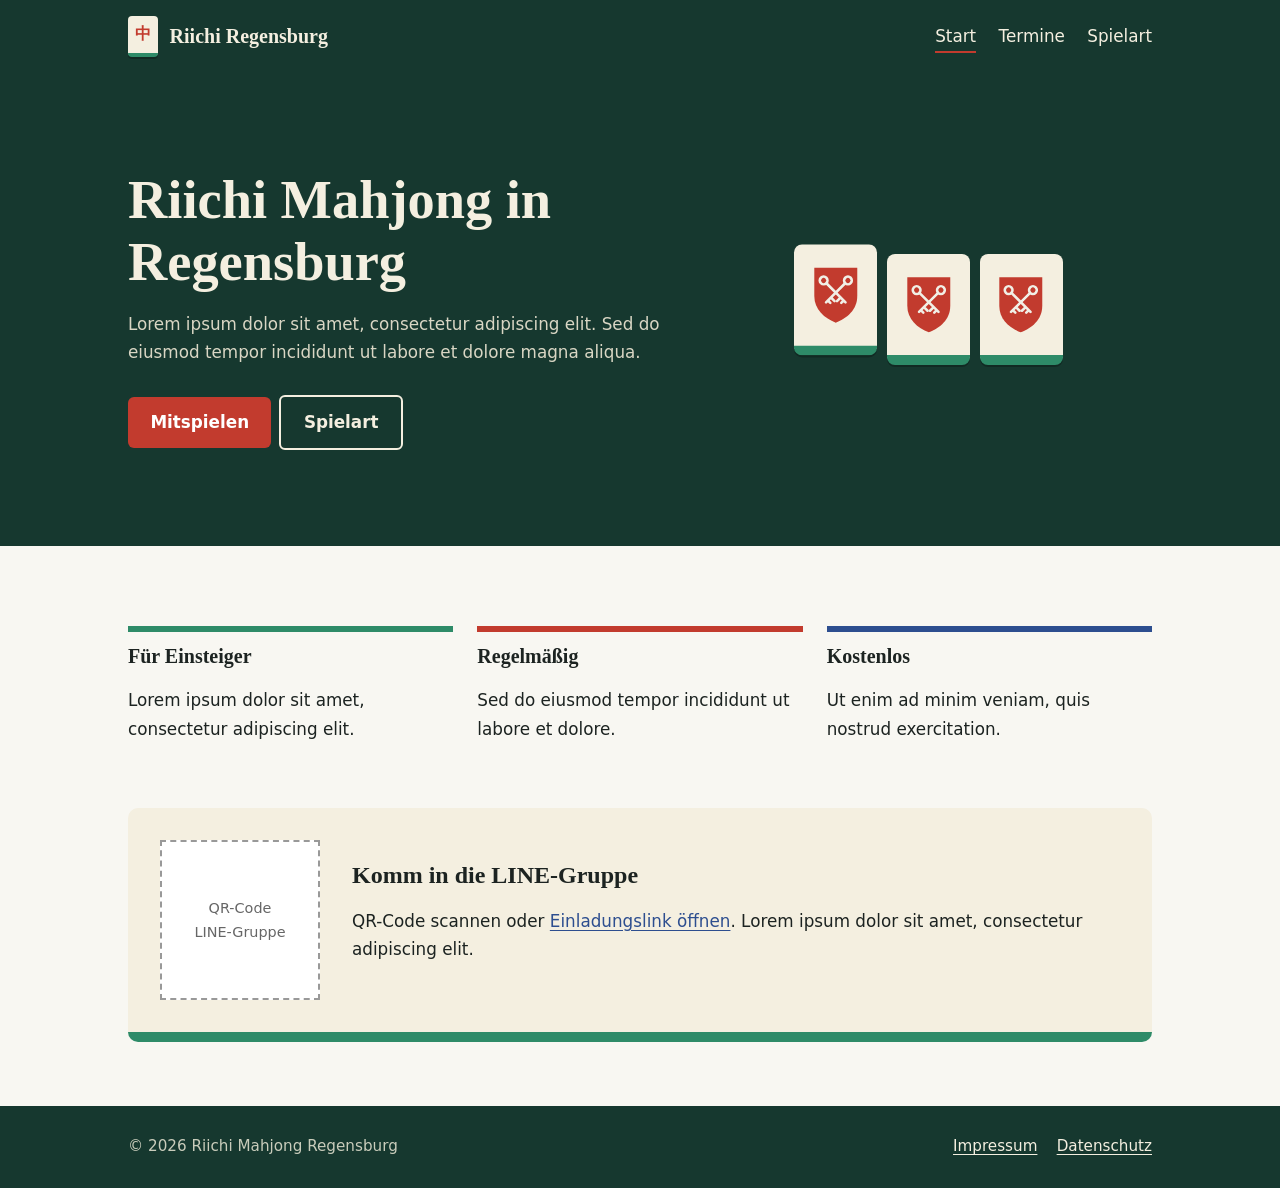
==== index.html @ 1bb23b2a "Erste Version der Webseite" ====
<!DOCTYPE html>
<html lang="de">
<head>
<meta charset="utf-8">
<meta name="viewport" content="width=device-width, initial-scale=1">
<title>Start – Riichi Mahjong Regensburg</title>
<meta name="description" content="Riichi Mahjong spielen in Regensburg – Einsteiger willkommen.">
<link rel="stylesheet" href="css/style.css">
</head>
<body>
<header class="site-header"><div class="wrap">
  <a class="brand" href="index.html"><span class="tile red" aria-hidden="true">中</span>Riichi Regensburg</a>
  <nav aria-label="Hauptnavigation"><ul><li><a href="index.html" aria-current="page">Start</a></li><li><a href="termine.html">Termine</a></li><li><a href="spielregeln.html">Spielart</a></li></ul></nav>
</div></header>
<section class="hero"><div class="wrap">
  <div>
    <h1>Riichi Mahjong in Regensburg</h1>
    <p>Lorem ipsum dolor sit amet, consectetur adipiscing elit. Sed do eiusmod tempor incididunt ut labore et dolore magna aliqua.</p>
    <a class="btn" href="#join-h">Mitspielen</a><a class="btn ghost" href="spielregeln.html">Spielart</a>
  </div>
  <div class="hand" aria-hidden="true">
    <svg width="0" height="0" style="position:absolute"><symbol id="wappen" viewBox="0 0 60 72"><path d="M5 5h50v33c0 16-12 26-25 31C17 64 5 54 5 38Z" fill="#c23b2e"/><g transform="rotate(45 30 34)"><g fill="none" stroke="#f1efe6" stroke-width="3" stroke-linecap="round"><circle cx="30" cy="14" r="4.5"/><path d="M30 19V50M30 42h6M30 47h4"/></g></g><g transform="translate(60 0) scale(-1 1) rotate(45 30 34)"><g fill="none" stroke="#f1efe6" stroke-width="3" stroke-linecap="round"><circle cx="30" cy="14" r="4.5"/><path d="M30 19V50M30 42h6M30 47h4"/></g></g></symbol></svg>
    <span class="tile"><svg viewBox="0 0 60 72"><use href="#wappen"/></svg></span>
    <span class="tile"><svg viewBox="0 0 60 72"><use href="#wappen"/></svg></span>
    <span class="tile"><svg viewBox="0 0 60 72"><use href="#wappen"/></svg></span>
  </div>
</div></section>
<main><div class="wrap">
<div class="facts">
  <section class="fact"><h2>Für Einsteiger</h2><p>Lorem ipsum dolor sit amet, consectetur adipiscing elit.</p></section>
  <section class="fact"><h2>Regelmäßig</h2><p>Sed do eiusmod tempor incididunt ut labore et dolore.</p></section>
  <section class="fact"><h2>Kostenlos</h2><p>Ut enim ad minim veniam, quis nostrud exercitation.</p></section>
</div><section class="join" aria-labelledby="join-h">
  <div class="qr">
    <!-- Ersetzen: <img src="img/line-qr.png" alt="QR-Code zur LINE-Gruppe"> -->
    QR-Code<br>LINE-Gruppe
  </div>
  <div>
    <h2 id="join-h">Komm in die LINE-Gruppe</h2>
    <p>QR-Code scannen oder <a href="#">Einladungslink öffnen</a>. Lorem ipsum dolor sit amet, consectetur adipiscing elit.</p>
  </div>
</section>
</div></main>
<footer class="site-footer"><div class="wrap">
  <span>© 2026 Riichi Mahjong Regensburg</span>
  <ul><li><a href="impressum.html">Impressum</a></li><li><a href="datenschutz.html">Datenschutz</a></li></ul>
</div></footer>
</body>
</html>
---- css/style.css ----
:root{
  --felt:#16382f; --felt-2:#1f4a3f; --tile:#f4efe0; --jade:#2e8b68;
  --red:#c23b2e; --blue:#2d4e8f; --ink:#1c2321; --muted:#5b6660;
  --bg:#f8f7f2; --line:#dcd9cc;
  --font:"Noto Sans JP","Segoe UI",system-ui,-apple-system,sans-serif;
  --font-display:"Noto Serif JP","Hiragino Mincho ProN","Yu Mincho",Georgia,serif;
}
@media (prefers-color-scheme:dark){
  :root{--bg:#101a17;--ink:#ece8d8;--muted:#a3ada7;--line:#2a3a35}
}
*{box-sizing:border-box}
html{scroll-padding-top:5rem}
body{margin:0;font:1.05rem/1.7 var(--font);color:var(--ink);background:var(--bg)}
a{color:var(--blue);text-underline-offset:.2em}
@media (prefers-color-scheme:dark){a{color:#8fb0ea}}
:focus-visible{outline:3px solid var(--red);outline-offset:3px}
.wrap{width:min(100% - 2rem,64rem);margin-inline:auto}

/* Header */
.site-header{background:var(--felt);color:var(--tile)}
.site-header .wrap{display:flex;flex-wrap:wrap;align-items:center;justify-content:space-between;gap:.5rem 2rem;padding-block:1rem}
.brand{font:700 1.25rem var(--font-display);color:var(--tile);text-decoration:none;display:flex;align-items:center;gap:.7rem}
.brand .tile{width:1.9rem;font-size:1rem;border-radius:4px;border-bottom-width:4px}
nav ul{list-style:none;display:flex;flex-wrap:wrap;gap:.25rem 1.4rem;margin:0;padding:0}
nav a{color:var(--tile);text-decoration:none;padding:.3rem 0;border-bottom:2px solid transparent}
nav a:hover{border-color:var(--jade)}
nav a[aria-current="page"]{border-color:var(--red)}

/* Mahjong tile */
.tile{display:inline-grid;place-items:center;aspect-ratio:3/4;width:5.2rem;
  background:var(--tile);color:var(--ink);border-radius:8px;
  border-bottom:10px solid var(--jade);box-shadow:0 2px 0 rgba(0,0,0,.25);
  font:700 2.4rem/1 var(--font-display)}
.tile.red{color:var(--red)} .tile.blue{color:var(--blue)} .tile.green{color:var(--jade)}

/* Hero */
.hero{background:var(--felt);color:var(--tile);padding-block:clamp(3rem,8vw,6rem)}
.hero .wrap{display:grid;gap:2.5rem;grid-template-columns:1.2fr 1fr;align-items:center}
.hero h1{font:700 clamp(2rem,5vw,3.4rem)/1.15 var(--font-display);margin:0 0 1rem}
.hero p{max-width:34rem;margin:0 0 1.75rem;color:#d9d6c4}
.hand{display:flex;gap:.6rem;justify-content:center;flex-wrap:wrap}
.hand .tile:nth-child(2){transform:translateY(-.6rem)}
.hand .tile svg{width:62%;height:auto}
.btn{display:inline-block;padding:.7rem 1.4rem;border-radius:6px;background:var(--red);color:#fff;font-weight:700;text-decoration:none}
.btn:hover{background:#a72f24}
.btn.ghost{background:transparent;border:2px solid var(--tile);color:var(--tile);margin-left:.5rem}
.btn.ghost:hover{background:var(--felt-2)}

/* Content */
main{padding-block:3rem 4rem}
h1,h2,h3{font-family:var(--font-display);line-height:1.25}
main h1{font-size:clamp(1.9rem,4vw,2.6rem);margin:0 0 1rem}
main h2{font-size:1.5rem;margin:2.5rem 0 .5rem}
.lead{font-size:1.2rem;color:var(--muted);max-width:40rem}
.prose{max-width:44rem}
.facts{display:grid;gap:1.5rem;grid-template-columns:repeat(auto-fit,minmax(15rem,1fr));margin-top:2rem}
.fact{border-top:6px solid var(--jade);padding-top:.8rem}
.fact:nth-child(2){border-color:var(--red)} .fact:nth-child(3){border-color:var(--blue)}
.fact h2{margin:0 0 .3rem;font-size:1.25rem}

/* Termine */
.dates{list-style:none;margin:2rem 0 0;padding:0;border-top:1px solid var(--line)}
.dates li{display:grid;grid-template-columns:8.5rem 1fr;gap:1rem;padding:1.1rem 0;border-bottom:1px solid var(--line)}
.dates time{font-weight:700}
.dates strong{display:block}
.dates span{color:var(--muted)}

/* LINE / QR */
.join{background:var(--tile);color:#1c2321;border-radius:10px;padding:2rem;margin-top:3rem;
  display:grid;grid-template-columns:auto 1fr;gap:2rem;align-items:center;border-bottom:10px solid var(--jade)}
.join h2{margin:0 0 .5rem}
.join a{color:var(--blue)}
.qr{width:10rem;aspect-ratio:1;background:#fff;border:2px dashed #999;display:grid;place-items:center;
  text-align:center;font-size:.9rem;color:#666;padding:.5rem}
.qr img{width:100%;height:auto;display:block}

/* Footer */
.site-footer{background:var(--felt);color:#c9ccbb;padding-block:1.75rem;font-size:.95rem}
.site-footer .wrap{display:flex;flex-wrap:wrap;justify-content:space-between;gap:.5rem 2rem}
.site-footer a{color:var(--tile)}
.site-footer ul{list-style:none;display:flex;gap:1.2rem;margin:0;padding:0}

@media (max-width:42rem){
  .hero .wrap{grid-template-columns:1fr}
  .hand .tile{width:4rem;font-size:1.9rem}
  .dates li{grid-template-columns:1fr;gap:.1rem}
  .join{grid-template-columns:1fr;justify-items:start}
  .btn.ghost{margin:.5rem 0 0}
}
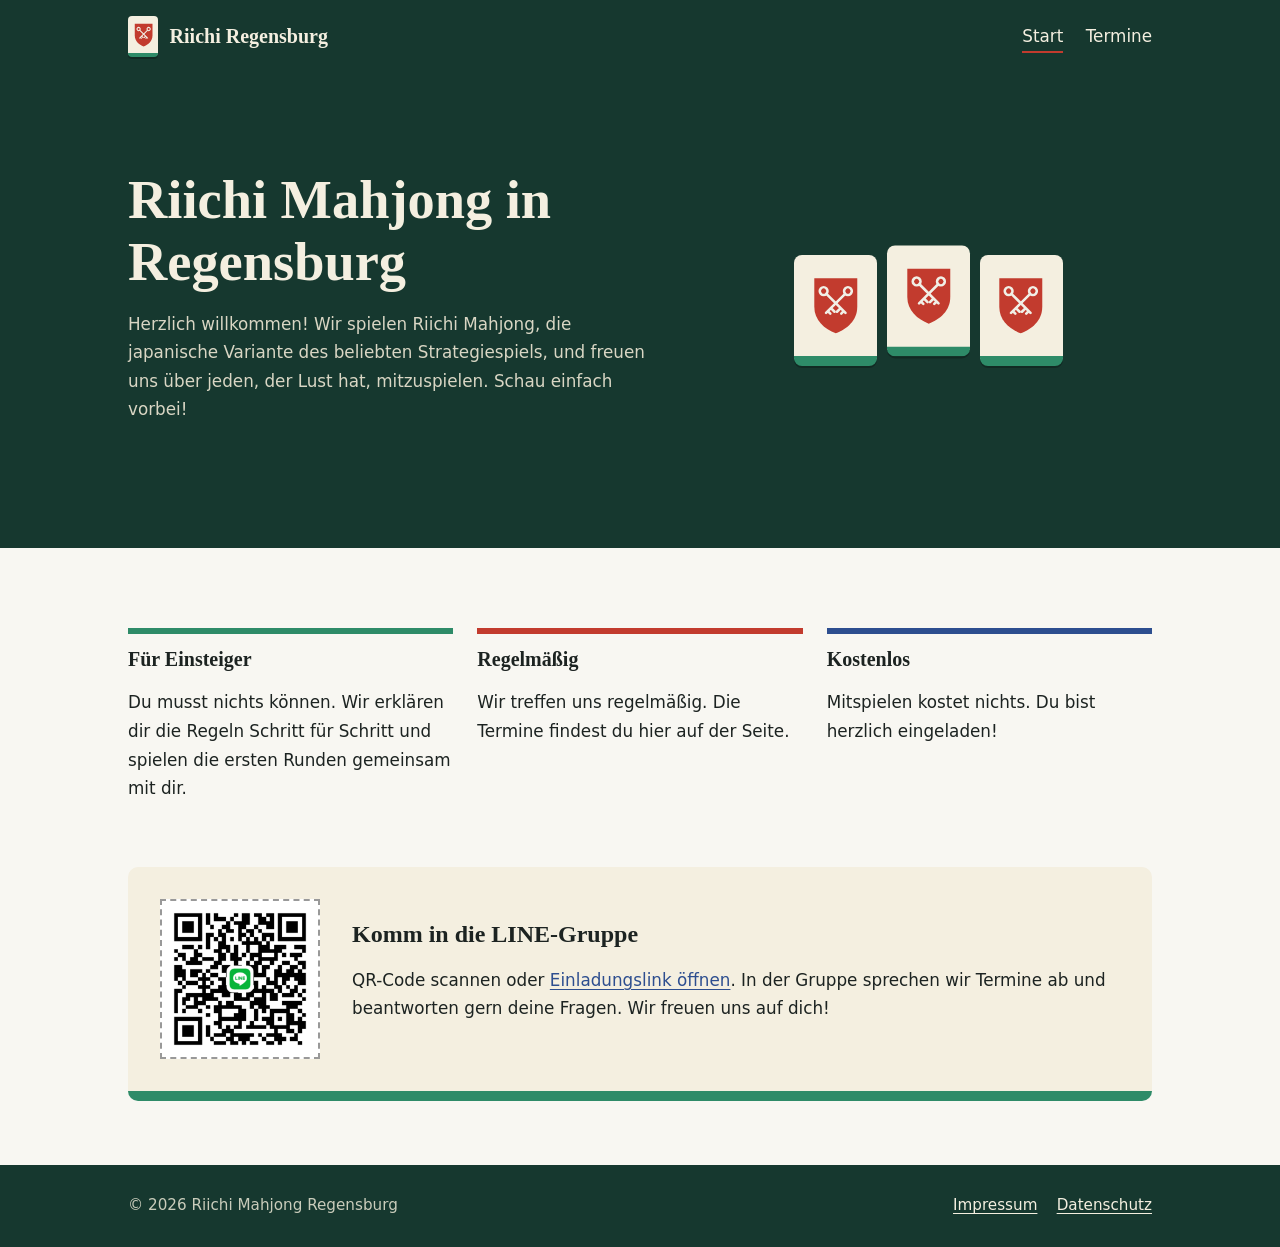
==== commit 66a106c7: "Einfügen von Text auf den Seiten. Einfügen des QR Codes. Ausblenden der Spielregel Seite. Logo auf W" ====
--- a/index.html
+++ b/index.html
@@ -9,17 +9,22 @@
 </head>
 <body>
 <header class="site-header"><div class="wrap">
-  <a class="brand" href="index.html"><span class="tile red" aria-hidden="true">中</span>Riichi Regensburg</a>
-  <nav aria-label="Hauptnavigation"><ul><li><a href="index.html" aria-current="page">Start</a></li><li><a href="termine.html">Termine</a></li><li><a href="spielregeln.html">Spielart</a></li></ul></nav>
+  <a class="brand" href="index.html"><svg width="0" height="0" style="position:absolute" aria-hidden="true"><symbol id="wappen" viewBox="0 0 60 72"><path d="M5 5h50v33c0 16-12 26-25 31C17 64 5 54 5 38Z" fill="#c23b2e"/><g transform="rotate(45 30 34)"><g fill="none" stroke="#f1efe6" stroke-width="3" stroke-linecap="round"><circle cx="30" cy="14" r="4.5"/><path d="M30 19V50M30 42h6M30 47h4"/></g></g><g transform="translate(60 0) scale(-1 1) rotate(45 30 34)"><g fill="none" stroke="#f1efe6" stroke-width="3" stroke-linecap="round"><circle cx="30" cy="14" r="4.5"/><path d="M30 19V50M30 42h6M30 47h4"/></g></g></symbol></svg><span class="tile"><svg viewBox="0 0 60 72"><use href="#wappen"/></svg></span>Riichi Regensburg</a>
+  <nav aria-label="Hauptnavigation">
+    <ul>
+      <li><a href="index.html" aria-current="page">Start</a>
+      </li><li><a href="termine.html">Termine</a>
+      <!-- </li><li><a href="spielregeln.html">Spielart</a></li>-->
+    </ul></nav>
 </div></header>
 <section class="hero"><div class="wrap">
   <div>
     <h1>Riichi Mahjong in Regensburg</h1>
-    <p>Lorem ipsum dolor sit amet, consectetur adipiscing elit. Sed do eiusmod tempor incididunt ut labore et dolore magna aliqua.</p>
-    <a class="btn" href="#join-h">Mitspielen</a><a class="btn ghost" href="spielregeln.html">Spielart</a>
+    <p>Herzlich willkommen! Wir spielen Riichi Mahjong, die japanische Variante des beliebten Strategiespiels, und freuen uns über jeden, der Lust hat, mitzuspielen. Schau einfach vorbei!</p>
+    <!-- <a class="btn" href="#join-h">Mitspielen</a> -->
+    <!-- <a class="btn ghost" href="spielregeln.html">Spielart</a>-->
   </div>
   <div class="hand" aria-hidden="true">
-    <svg width="0" height="0" style="position:absolute"><symbol id="wappen" viewBox="0 0 60 72"><path d="M5 5h50v33c0 16-12 26-25 31C17 64 5 54 5 38Z" fill="#c23b2e"/><g transform="rotate(45 30 34)"><g fill="none" stroke="#f1efe6" stroke-width="3" stroke-linecap="round"><circle cx="30" cy="14" r="4.5"/><path d="M30 19V50M30 42h6M30 47h4"/></g></g><g transform="translate(60 0) scale(-1 1) rotate(45 30 34)"><g fill="none" stroke="#f1efe6" stroke-width="3" stroke-linecap="round"><circle cx="30" cy="14" r="4.5"/><path d="M30 19V50M30 42h6M30 47h4"/></g></g></symbol></svg>
     <span class="tile"><svg viewBox="0 0 60 72"><use href="#wappen"/></svg></span>
     <span class="tile"><svg viewBox="0 0 60 72"><use href="#wappen"/></svg></span>
     <span class="tile"><svg viewBox="0 0 60 72"><use href="#wappen"/></svg></span>
@@ -27,17 +32,16 @@
 </div></section>
 <main><div class="wrap">
 <div class="facts">
-  <section class="fact"><h2>Für Einsteiger</h2><p>Lorem ipsum dolor sit amet, consectetur adipiscing elit.</p></section>
-  <section class="fact"><h2>Regelmäßig</h2><p>Sed do eiusmod tempor incididunt ut labore et dolore.</p></section>
-  <section class="fact"><h2>Kostenlos</h2><p>Ut enim ad minim veniam, quis nostrud exercitation.</p></section>
+  <section class="fact"><h2>Für Einsteiger</h2><p>Du musst nichts können. Wir erklären dir die Regeln Schritt für Schritt und spielen die ersten Runden gemeinsam mit dir.</p></section>
+  <section class="fact"><h2>Regelmäßig</h2><p>Wir treffen uns regelmäßig. Die Termine findest du hier auf der Seite.</p></section>
+  <section class="fact"><h2>Kostenlos</h2><p>Mitspielen kostet nichts. Du bist herzlich eingeladen!</p></section>
 </div><section class="join" aria-labelledby="join-h">
   <div class="qr">
-    <!-- Ersetzen: <img src="img/line-qr.png" alt="QR-Code zur LINE-Gruppe"> -->
-    QR-Code<br>LINE-Gruppe
+    <img src="img/line-qr.JPG" alt="QR-Code zur LINE-Gruppe">
   </div>
   <div>
     <h2 id="join-h">Komm in die LINE-Gruppe</h2>
-    <p>QR-Code scannen oder <a href="#">Einladungslink öffnen</a>. Lorem ipsum dolor sit amet, consectetur adipiscing elit.</p>
+    <p>QR-Code scannen oder <a href="https://line.me/ti/g/Vc6Uf7LknW">Einladungslink öffnen</a>. In der Gruppe sprechen wir Termine ab und beantworten gern deine Fragen. Wir freuen uns auf dich!</p>
   </div>
 </section>
 </div></main>
@@ -46,4 +50,4 @@
   <ul><li><a href="impressum.html">Impressum</a></li><li><a href="datenschutz.html">Datenschutz</a></li></ul>
 </div></footer>
 </body>
-</html>
+</html>
--- a/css/style.css
+++ b/css/style.css
@@ -20,7 +20,8 @@
 .site-header{background:var(--felt);color:var(--tile)}
 .site-header .wrap{display:flex;flex-wrap:wrap;align-items:center;justify-content:space-between;gap:.5rem 2rem;padding-block:1rem}
 .brand{font:700 1.25rem var(--font-display);color:var(--tile);text-decoration:none;display:flex;align-items:center;gap:.7rem}
-.brand .tile{width:1.9rem;font-size:1rem;border-radius:4px;border-bottom-width:4px}
+.brand .tile{width:1.9rem;border-radius:4px;border-bottom-width:4px}
+.brand .tile svg{width:70%;height:auto}
 nav ul{list-style:none;display:flex;flex-wrap:wrap;gap:.25rem 1.4rem;margin:0;padding:0}
 nav a{color:var(--tile);text-decoration:none;padding:.3rem 0;border-bottom:2px solid transparent}
 nav a:hover{border-color:var(--jade)}
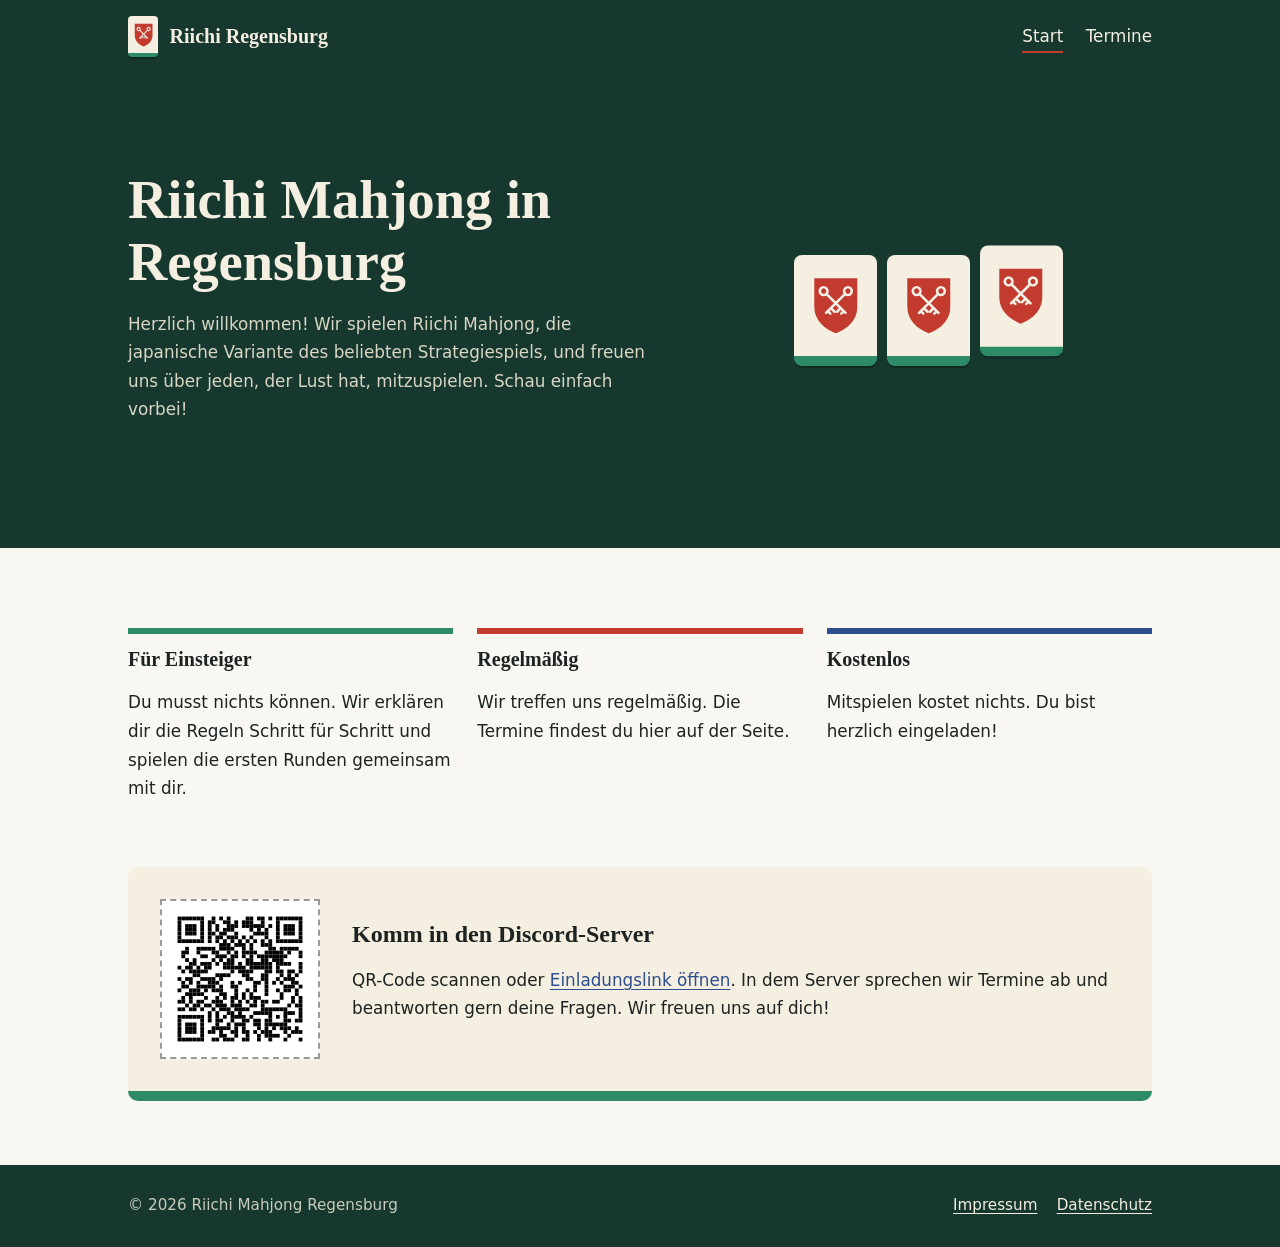
==== commit 27688376: "Änderung der DSE, Änderung des QR Codes und Links zu Discord Termin zu Workshop hinzugefügt" ====
--- a/index.html
+++ b/index.html
@@ -1,53 +1,113 @@
 <!DOCTYPE html>
 <html lang="de">
+
 <head>
-<meta charset="utf-8">
-<meta name="viewport" content="width=device-width, initial-scale=1">
-<title>Start – Riichi Mahjong Regensburg</title>
-<meta name="description" content="Riichi Mahjong spielen in Regensburg – Einsteiger willkommen.">
-<link rel="stylesheet" href="css/style.css">
+  <meta charset="utf-8">
+  <meta name="viewport" content="width=device-width, initial-scale=1">
+  <title>Start – Riichi Mahjong Regensburg</title>
+  <meta name="description" content="Riichi Mahjong spielen in Regensburg – Einsteiger willkommen.">
+  <link rel="stylesheet" href="css/style.css">
 </head>
+
 <body>
-<header class="site-header"><div class="wrap">
-  <a class="brand" href="index.html"><svg width="0" height="0" style="position:absolute" aria-hidden="true"><symbol id="wappen" viewBox="0 0 60 72"><path d="M5 5h50v33c0 16-12 26-25 31C17 64 5 54 5 38Z" fill="#c23b2e"/><g transform="rotate(45 30 34)"><g fill="none" stroke="#f1efe6" stroke-width="3" stroke-linecap="round"><circle cx="30" cy="14" r="4.5"/><path d="M30 19V50M30 42h6M30 47h4"/></g></g><g transform="translate(60 0) scale(-1 1) rotate(45 30 34)"><g fill="none" stroke="#f1efe6" stroke-width="3" stroke-linecap="round"><circle cx="30" cy="14" r="4.5"/><path d="M30 19V50M30 42h6M30 47h4"/></g></g></symbol></svg><span class="tile"><svg viewBox="0 0 60 72"><use href="#wappen"/></svg></span>Riichi Regensburg</a>
-  <nav aria-label="Hauptnavigation">
-    <ul>
-      <li><a href="index.html" aria-current="page">Start</a>
-      </li><li><a href="termine.html">Termine</a>
-      <!-- </li><li><a href="spielregeln.html">Spielart</a></li>-->
-    </ul></nav>
-</div></header>
-<section class="hero"><div class="wrap">
-  <div>
-    <h1>Riichi Mahjong in Regensburg</h1>
-    <p>Herzlich willkommen! Wir spielen Riichi Mahjong, die japanische Variante des beliebten Strategiespiels, und freuen uns über jeden, der Lust hat, mitzuspielen. Schau einfach vorbei!</p>
-    <!-- <a class="btn" href="#join-h">Mitspielen</a> -->
-    <!-- <a class="btn ghost" href="spielregeln.html">Spielart</a>-->
-  </div>
-  <div class="hand" aria-hidden="true">
-    <span class="tile"><svg viewBox="0 0 60 72"><use href="#wappen"/></svg></span>
-    <span class="tile"><svg viewBox="0 0 60 72"><use href="#wappen"/></svg></span>
-    <span class="tile"><svg viewBox="0 0 60 72"><use href="#wappen"/></svg></span>
-  </div>
-</div></section>
-<main><div class="wrap">
-<div class="facts">
-  <section class="fact"><h2>Für Einsteiger</h2><p>Du musst nichts können. Wir erklären dir die Regeln Schritt für Schritt und spielen die ersten Runden gemeinsam mit dir.</p></section>
-  <section class="fact"><h2>Regelmäßig</h2><p>Wir treffen uns regelmäßig. Die Termine findest du hier auf der Seite.</p></section>
-  <section class="fact"><h2>Kostenlos</h2><p>Mitspielen kostet nichts. Du bist herzlich eingeladen!</p></section>
-</div><section class="join" aria-labelledby="join-h">
-  <div class="qr">
-    <img src="img/line-qr.JPG" alt="QR-Code zur LINE-Gruppe">
-  </div>
-  <div>
-    <h2 id="join-h">Komm in die LINE-Gruppe</h2>
-    <p>QR-Code scannen oder <a href="https://line.me/ti/g/Vc6Uf7LknW">Einladungslink öffnen</a>. In der Gruppe sprechen wir Termine ab und beantworten gern deine Fragen. Wir freuen uns auf dich!</p>
-  </div>
-</section>
-</div></main>
-<footer class="site-footer"><div class="wrap">
-  <span>© 2026 Riichi Mahjong Regensburg</span>
-  <ul><li><a href="impressum.html">Impressum</a></li><li><a href="datenschutz.html">Datenschutz</a></li></ul>
-</div></footer>
+  <header class="site-header">
+    <div class="wrap">
+      <a class="brand" href="index.html"><svg width="0" height="0" style="position:absolute" aria-hidden="true">
+          <symbol id="wappen" viewBox="0 0 60 72">
+            <path d="M5 5h50v33c0 16-12 26-25 31C17 64 5 54 5 38Z" fill="#c23b2e" />
+            <g transform="rotate(45 30 34)">
+              <g fill="none" stroke="#f1efe6" stroke-width="3" stroke-linecap="round">
+                <circle cx="30" cy="14" r="4.5" />
+                <path d="M30 19V50M30 42h6M30 47h4" />
+              </g>
+            </g>
+            <g transform="translate(60 0) scale(-1 1) rotate(45 30 34)">
+              <g fill="none" stroke="#f1efe6" stroke-width="3" stroke-linecap="round">
+                <circle cx="30" cy="14" r="4.5" />
+                <path d="M30 19V50M30 42h6M30 47h4" />
+              </g>
+            </g>
+          </symbol>
+        </svg><span class="tile"><svg viewBox="0 0 60 72">
+            <use href="#wappen" />
+          </svg></span>Riichi Regensburg</a>
+      <nav aria-label="Hauptnavigation">
+        <ul>
+          <li><a href="index.html" aria-current="page">Start</a>
+          </li>
+          <li><a href="termine.html">Termine</a></li>
+          <!-- </li><li><a href="spielregeln.html">Spielart</a></li>-->
+        </ul>
+      </nav>
+    </div>
+  </header>
+  <section class="hero">
+    <div class="wrap">
+      <div>
+        <h1>Riichi Mahjong in Regensburg</h1>
+        <p>Herzlich willkommen! Wir spielen Riichi Mahjong, die japanische Variante des beliebten Strategiespiels, und
+          freuen uns über jeden, der Lust hat, mitzuspielen. Schau einfach vorbei!</p>
+        <!-- <a class="btn" href="#join-h">Mitspielen</a> -->
+        <!-- <a class="btn ghost" href="spielregeln.html">Spielart</a>-->
+      </div>
+      <div class="hand" id="hand" aria-hidden="true">
+        <span class="tile"><svg viewBox="0 0 60 72">
+            <use href="#wappen" />
+          </svg></span>
+        <span class="tile"><svg viewBox="0 0 60 72">
+            <use href="#wappen" />
+          </svg></span>
+        <span class="tile"><svg viewBox="0 0 60 72">
+            <use href="#wappen" />
+          </svg></span>
+      </div>
+    </div>
+  </section>
+  <main>
+    <div class="wrap">
+      <div class="facts">
+        <section class="fact">
+          <h2>Für Einsteiger</h2>
+          <p>Du musst nichts können. Wir erklären dir die Regeln Schritt für Schritt und spielen die ersten Runden
+            gemeinsam mit dir.</p>
+        </section>
+        <section class="fact">
+          <h2>Regelmäßig</h2>
+          <p>Wir treffen uns regelmäßig. Die Termine findest du hier auf der Seite.</p>
+        </section>
+        <section class="fact">
+          <h2>Kostenlos</h2>
+          <p>Mitspielen kostet nichts. Du bist herzlich eingeladen!</p>
+        </section>
+      </div>
+      <section class="join" aria-labelledby="join-h">
+        <div class="qr">
+          <img src="img/discord-qr.svg" alt="QR-Code zur Discord-Server">
+        </div>
+        <div>
+          <h2 id="join-h">Komm in den Discord-Server</h2>
+          <p>QR-Code scannen oder <a href="https://discord.gg/yTQrak9PEv">Einladungslink öffnen</a>. In dem Server
+            sprechen wir Termine ab und beantworten gern deine Fragen. Wir freuen uns auf dich!</p>
+        </div>
+      </section>
+    </div>
+  </main>
+  <footer class="site-footer">
+    <div class="wrap">
+      <span>© 2026 Riichi Mahjong Regensburg</span>
+      <ul>
+        <li><a href="impressum.html">Impressum</a></li>
+        <li><a href="datenschutz.html">Datenschutz</a></li>
+      </ul>
+    </div>
+  </footer>
+  <script>
+    var tiles = document.querySelectorAll("#hand .tile");
+    if (tiles.length) {
+      var pick = tiles[Math.floor(Math.random() * tiles.length)];
+      pick.classList.add("raised");
+    }
+  </script>
 </body>
+
 </html>
--- a/css/style.css
+++ b/css/style.css
@@ -40,12 +40,13 @@
 .hero h1{font:700 clamp(2rem,5vw,3.4rem)/1.15 var(--font-display);margin:0 0 1rem}
 .hero p{max-width:34rem;margin:0 0 1.75rem;color:#d9d6c4}
 .hand{display:flex;gap:.6rem;justify-content:center;flex-wrap:wrap}
-.hand .tile:nth-child(2){transform:translateY(-.6rem)}
+.hand .tile.raised{transform:translateY(-.6rem)}
 .hand .tile svg{width:62%;height:auto}
 .btn{display:inline-block;padding:.7rem 1.4rem;border-radius:6px;background:var(--red);color:#fff;font-weight:700;text-decoration:none}
 .btn:hover{background:#a72f24}
 .btn.ghost{background:transparent;border:2px solid var(--tile);color:var(--tile);margin-left:.5rem}
 .btn.ghost:hover{background:var(--felt-2)}
+
 
 /* Content */
 main{padding-block:3rem 4rem}
